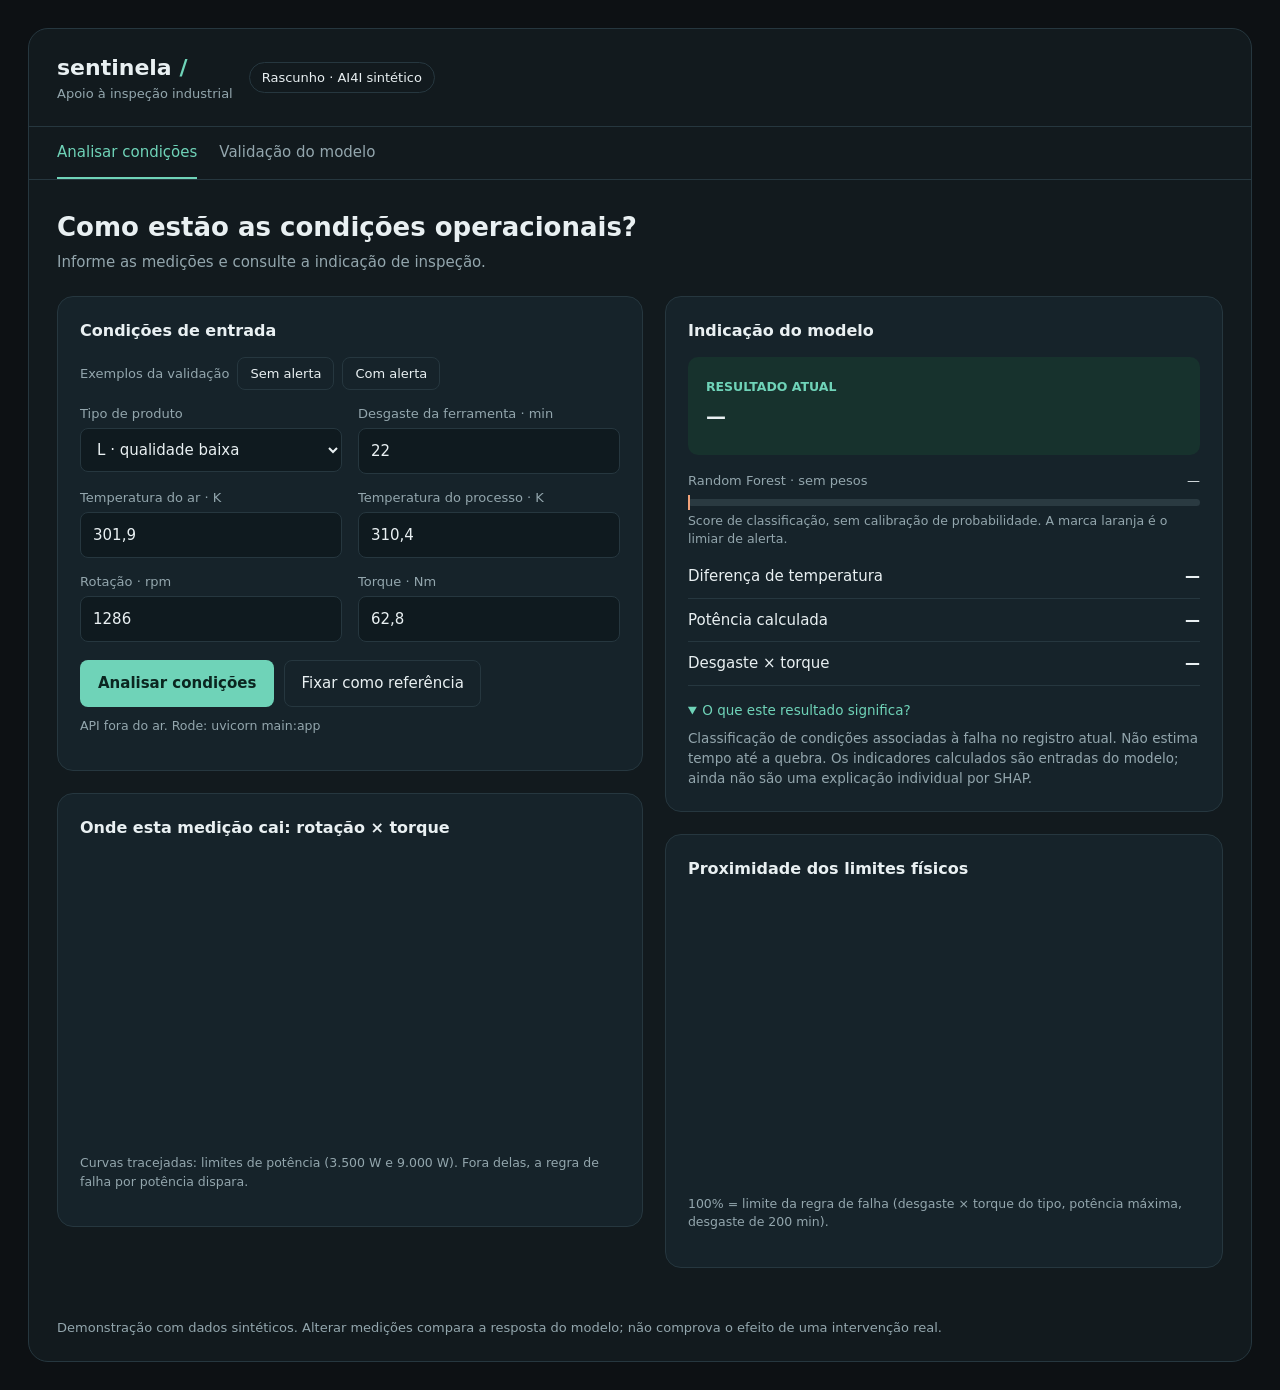
==== front/static/index.html @ 5c24c981 "Adicionando Protótipo de Front End Predição de acordo com o treino feito pelo outro notebook" ====
<!DOCTYPE html>
<html lang="pt-BR">
<head>
<meta charset="utf-8">
<meta name="viewport" content="width=device-width, initial-scale=1">
<title>sentinela · apoio à inspeção industrial</title>
<style>
:root{--bg:#121a1e;--panel:#16232a;--line:#26373f;--tx:#e9f0f2;--mut:#93a6ad;--ac:#6fd3b8;--wn:#f0a27a;--wnbg:#3b2a22;--okbg:#17322d}
*{box-sizing:border-box}
body{margin:0;background:#0d1114;color:var(--tx);font:15px/1.5 "Segoe UI",system-ui,sans-serif;padding:28px}
.app{max-width:1400px;margin:auto;background:var(--bg);border:1px solid var(--line);border-radius:20px;overflow:hidden}
header{display:flex;align-items:center;gap:16px;padding:22px 28px;border-bottom:1px solid var(--line)}
header h1{margin:0;font-size:22px}header h1 span{color:var(--ac)}
header small{display:block;color:var(--mut);font-size:13px;font-weight:400}
.badge{border:1px solid var(--line);border-radius:99px;padding:5px 12px;font-size:13px}
nav{display:flex;gap:22px;padding:0 28px;border-bottom:1px solid var(--line)}
nav button{background:none;border:0;border-bottom:2px solid transparent;color:var(--mut);padding:14px 0;font:inherit;cursor:pointer}
nav button.on{color:var(--ac);border-color:var(--ac)}
main{padding:28px}h2{margin:0 0 4px;font-size:26px}.sub{color:var(--mut);margin:0 0 22px}
.grid{display:grid;grid-template-columns:1.05fr 1fr;gap:22px}
@media(max-width:900px){.grid{grid-template-columns:1fr}body{padding:10px}}
.card{background:var(--panel);border:1px solid var(--line);border-radius:16px;padding:22px;margin-bottom:22px}
.card h3{margin:0 0 14px;font-size:16px}
.ex{display:flex;gap:8px;align-items:center;color:var(--mut);font-size:13px;margin-bottom:14px}
.ex button,.btn2{background:none;border:1px solid var(--line);color:var(--tx);border-radius:8px;padding:6px 12px;cursor:pointer;font:inherit}
.form{display:grid;grid-template-columns:1fr 1fr;gap:14px 16px}
label{display:block;color:var(--mut);font-size:13px;margin-bottom:4px}
input,select{width:100%;background:#0f1a1f;border:1px solid var(--line);border-radius:8px;color:var(--tx);padding:11px 12px;font:inherit}
input:focus,select:focus,button:focus-visible{outline:2px solid var(--ac);outline-offset:1px}
.acts{display:flex;gap:10px;margin-top:18px}
.btn{background:var(--ac);color:#0b2620;border:0;border-radius:8px;padding:11px 18px;cursor:pointer;font:inherit;font-weight:600}
.btn2{padding:11px 16px}
.note{color:var(--mut);font-size:12.5px;margin-top:10px}
.res{border-radius:10px;padding:18px;margin-bottom:16px}
.res.alerta{background:var(--wnbg)}.res.ok{background:var(--okbg)}
.res small{font-weight:600}.res.alerta small{color:var(--wn)}.res.ok small{color:var(--ac)}
.res h4{margin:4px 0 6px;font-size:20px}.res p{margin:0}
.sc{display:flex;justify-content:space-between;color:var(--mut);font-size:13px}.sc b{color:var(--tx);font-weight:500}
.bar{position:relative;height:7px;background:#2a3a41;border-radius:9px;margin:8px 0 6px}
.bar i{position:absolute;inset:0 auto 0 0;background:var(--ac);border-radius:9px}
.bar u{position:absolute;top:-4px;bottom:-4px;width:2px;background:var(--wn)}
.row{display:flex;justify-content:space-between;padding:10px 0;border-bottom:1px solid var(--line)}.row b{font-weight:600}
details{margin-top:14px;color:var(--mut);font-size:13.5px}summary{color:var(--ac);cursor:pointer;margin-bottom:8px}
.ref{color:var(--wn);font-size:13px;margin-top:10px}
.ch{position:relative;height:290px}
.kpis{display:grid;grid-template-columns:repeat(5,1fr);gap:14px;margin-bottom:22px}
@media(max-width:900px){.kpis{grid-template-columns:repeat(2,1fr)}}
.kpi{background:var(--panel);border:1px solid var(--line);border-radius:14px;padding:16px}
.kpi span{color:var(--mut);font-size:13px}.kpi b{display:block;font-size:26px;margin-top:2px}
table.cm{border-collapse:collapse;width:100%;text-align:center}
.cm td,.cm th{padding:12px;border:1px solid var(--line);font-weight:500}.cm th{color:var(--mut);font-size:13px}
.cm td.hit{background:var(--okbg)}.cm td.miss{background:var(--wnbg)}
footer{padding:0 28px 24px;color:var(--mut);font-size:13px}
.hide{display:none}
</style>
</head>
<body>
<div class="app">
<header><h1>sentinela <span>/</span><small>Apoio à inspeção industrial</small></h1><span class="badge">Rascunho · AI4I sintético</span></header>
<nav><button class="on" data-aba="analisar">Analisar condições</button><button data-aba="validacao">Validação do modelo</button></nav>

<main id="analisar">
<h2>Como estão as condições operacionais?</h2><p class="sub">Informe as medições e consulte a indicação de inspeção.</p>
<div class="grid">
 <div>
  <div class="card"><h3>Condições de entrada</h3>
   <div class="ex">Exemplos da validação <button id="exOk">Sem alerta</button><button id="exAl">Com alerta</button></div>
   <div class="form">
    <div><label for="type">Tipo de produto</label><select id="type"><option value="L">L · qualidade baixa</option><option value="M">M · qualidade média</option><option value="H">H · qualidade alta</option></select></div>
    <div><label for="tool_wear">Desgaste da ferramenta · min</label><input id="tool_wear" inputmode="decimal" value="22"></div>
    <div><label for="air_temp">Temperatura do ar · K</label><input id="air_temp" inputmode="decimal" value="301,9"></div>
    <div><label for="process_temp">Temperatura do processo · K</label><input id="process_temp" inputmode="decimal" value="310,4"></div>
    <div><label for="rpm">Rotação · rpm</label><input id="rpm" inputmode="decimal" value="1286"></div>
    <div><label for="torque">Torque · Nm</label><input id="torque" inputmode="decimal" value="62,8"></div>
   </div>
   <div class="acts"><button class="btn" id="go">Analisar condições</button><button class="btn2" id="fix">Fixar como referência</button></div>
   <p class="note" id="status">Preencha as medições e clique em analisar.</p>
  </div>
  <div class="card"><h3>Onde esta medição cai: rotação × torque</h3><div class="ch"><canvas id="cScatter"></canvas></div>
   <p class="note">Curvas tracejadas: limites de potência (3.500 W e 9.000 W). Fora delas, a regra de falha por potência dispara.</p></div>
 </div>
 <div>
  <div class="card"><h3>Indicação do modelo</h3>
   <div class="res ok" id="res"><small id="rTag">RESULTADO ATUAL</small><h4 id="rTit">—</h4><p id="rTxt"></p></div>
   <div class="sc"><span>Random Forest · sem pesos</span><b id="score">—</b></div>
   <div class="bar"><i id="barI" style="width:0"></i><u id="barL"></u></div>
   <p class="note" style="margin:0 0 6px">Score de classificação, sem calibração de probabilidade. A marca laranja é o limiar de alerta.</p>
   <div class="row"><span>Diferença de temperatura</span><b id="iDt">—</b></div>
   <div class="row"><span>Potência calculada</span><b id="iPw">—</b></div>
   <div class="row"><span>Desgaste × torque</span><b id="iWt">—</b></div>
   <p class="ref" id="refTxt"></p>
   <details open><summary>O que este resultado significa?</summary>Classificação de condições associadas à falha no registro atual. Não estima tempo até a quebra. Os indicadores calculados são entradas do modelo; ainda não são uma explicação individual por SHAP.</details>
  </div>
  <div class="card"><h3>Proximidade dos limites físicos</h3><div class="ch"><canvas id="cProx"></canvas></div>
   <p class="note">100% = limite da regra de falha (desgaste × torque do tipo, potência máxima, desgaste de 200 min).</p></div>
 </div>
</div>
</main>

<main id="validacao" class="hide">
<h2>Quão confiável é o modelo?</h2><p class="sub">Resultados no conjunto de validação (2.000 linhas). O teste fica reservado para a avaliação final; como a validação também serviu para escolher o modelo, estes números não são uma estimativa final independente.</p>
<div class="kpis" id="kpis"></div>
<div class="grid">
 <div class="card"><h3>Matriz de confusão</h3><table class="cm" id="cm"></table><p class="note">Só 68 falhas na validação: cada falha vale cerca de 1,5 ponto de recall. Leia com cautela.</p></div>
 <div class="card"><h3>Curva precisão × recall</h3><div class="ch"><canvas id="cPR"></canvas></div></div>
 <div class="card"><h3>Importância das variáveis</h3><div class="ch"><canvas id="cImp"></canvas></div></div>
 <div class="card"><h3>Distribuição do score por classe</h3><div class="ch"><canvas id="cHist"></canvas></div></div>
</div>
</main>
<footer>Demonstração com dados sintéticos. Alterar medições compara a resposta do modelo; não comprova o efeito de uma intervenção real.</footer>
</div>

<script src="chart.umd.js"></script>
<script>
const $=id=>document.getElementById(id), LIM={L:11000,M:12000,H:13000};
const fmt=(n,d=0)=>n.toLocaleString("pt-BR",{minimumFractionDigits:d,maximumFractionDigits:d});
const num=id=>parseFloat($(id).value.replace(",","."));
Chart.defaults.color="#93a6ad";Chart.defaults.borderColor="#26373f";Chart.defaults.font.family='"Segoe UI",system-ui,sans-serif';
const AC="#6fd3b8",WN="#f0a27a",charts={};
let M=null,ref=null,validOk=false;

function ler(){return{type:$("type").value,tool_wear:num("tool_wear"),air_temp:num("air_temp"),process_temp:num("process_temp"),rpm:num("rpm"),torque:num("torque")}}
function preencher(d){for(const k in d)$(k).value=typeof d[k]==="number"?String(d[k]).replace(".",","):d[k]}
function chart(id,cfg){if(charts[id])charts[id].destroy();charts[id]=new Chart($(id),cfg)}

async function analisar(){
  const d=ler();
  if(Object.values(d).some(v=>v!==v)){$("status").textContent="Confira os campos: todos precisam ser números.";return}
  $("status").textContent="Analisando…";
  try{
    const r=await fetch("api/predict",{method:"POST",headers:{"Content-Type":"application/json"},body:JSON.stringify(d)});
    if(!r.ok)throw new Error("Valores fora da faixa aceita (confira unidades em K, rpm, Nm e min).");
    mostrar(d,await r.json());$("status").textContent="Resultado atualizado para as medições acima.";
  }catch(e){$("status").textContent="Não foi possível analisar: "+e.message}
}

function mostrar(d,r){
  window._ult={d,r};
  const al=r.alerta;
  $("res").className="res "+(al?"alerta":"ok");
  $("rTit").textContent=al?"Condição associada à falha":"Sem alerta de falha";
  $("rTxt").textContent=al?"Recomendada inspeção para avaliação técnica.":"O modelo não indica inspeção para estas medições.";
  $("score").textContent="Score "+fmt(r.score,3);
  $("barI").style.width=(r.score*100)+"%";$("barL").style.left=(r.limiar*100)+"%";
  $("iDt").textContent=fmt(r.temp_diff,1)+" K";$("iPw").textContent=fmt(r.power_w)+" W";$("iWt").textContent=fmt(r.wear_x_torque)+" min·Nm";
  $("refTxt").textContent=ref?`Referência fixada: score ${fmt(ref.r.score,3)} (${r.score>=ref.r.score?"+":"−"}${fmt(Math.abs(r.score-ref.r.score),3)} nesta análise).`:"";
  graficos(d,r);
}

function graficos(d,r){
  const curva=P=>{const o=[];for(let x=1100;x<=2900;x+=50)o.push({x,y:P*60/(2*Math.PI*x)});return o};
  const am=M.amostra, pts=y=>am.filter(a=>a[2]===y).map(a=>({x:a[0],y:a[1]}));
  const ds=[
    {label:"Sem falha",data:pts(0),backgroundColor:"rgba(111,211,184,.35)",pointRadius:2.5},
    {label:"Falha",data:pts(1),backgroundColor:"rgba(240,162,122,.9)",pointRadius:3.5},
    {label:"3.500 W",data:curva(3500),showLine:true,borderColor:"#93a6ad",borderDash:[5,4],pointRadius:0,borderWidth:1.2},
    {label:"9.000 W",data:curva(9000),showLine:true,borderColor:"#93a6ad",borderDash:[5,4],pointRadius:0,borderWidth:1.2}];
  if(ref)ds.push({label:"Referência",data:[{x:ref.d.rpm,y:ref.d.torque}],backgroundColor:"#e9f0f2",pointStyle:"rectRot",pointRadius:8});
  ds.push({label:"Atual",data:[{x:d.rpm,y:d.torque}],backgroundColor:"#fff",borderColor:AC,borderWidth:3,pointRadius:8});
  chart("cScatter",{type:"scatter",data:{datasets:ds},options:{maintainAspectRatio:false,animation:false,
    scales:{x:{min:1100,max:2900,title:{display:true,text:"Rotação (rpm)"}},y:{min:0,max:80,title:{display:true,text:"Torque (Nm)"}}},
    plugins:{legend:{labels:{filter:i=>!i.text.includes(" W")}}}}});
  const v=[["Desgaste × torque (OSF)",r.wear_x_torque/LIM[d.type]],["Potência máxima (PWF)",r.power_w/9000],["Desgaste da ferramenta (TWF)",d.tool_wear/200]].map(a=>[a[0],a[1]*100]);
  chart("cProx",{type:"bar",data:{labels:v.map(a=>a[0]),datasets:[{data:v.map(a=>a[1]),backgroundColor:v.map(a=>a[1]>=100?WN:AC)}]},
    options:{indexAxis:"y",maintainAspectRatio:false,animation:false,plugins:{legend:{display:false},tooltip:{callbacks:{label:c=>fmt(c.raw,0)+"% do limite"}}},
    scales:{x:{min:0,suggestedMax:120,ticks:{callback:t=>t+"%"}}}}});
}

function validacao(){
  if(validOk)return;validOk=true;
  const k=[["PR-AUC",M.pr_auc],["Recall",M.recall],["Precisão",M.precisao],["F1",M.f1],["Limiar de alerta",M.limiar]];
  $("kpis").innerHTML=k.map(a=>`<div class="kpi"><span>${a[0]}</span><b>${fmt(a[1],2)}</b></div>`).join("");
  const c=M.matriz_confusao;
  $("cm").innerHTML=`<tr><th></th><th>Previsto: sem falha</th><th>Previsto: falha</th></tr>
   <tr><th>Real: sem falha</th><td class="hit">${c[0][0]}</td><td class="miss">${c[0][1]}</td></tr>
   <tr><th>Real: falha</th><td class="miss">${c[1][0]}</td><td class="hit">${c[1][1]}</td></tr>`;
  chart("cPR",{type:"line",data:{labels:M.curva_pr.recall.map(x=>fmt(x,2)),datasets:[{data:M.curva_pr.precisao,borderColor:AC,pointRadius:0,tension:.2}]},
    options:{maintainAspectRatio:false,plugins:{legend:{display:false}},scales:{x:{title:{display:true,text:"Recall"}},y:{min:0,max:1,title:{display:true,text:"Precisão"}}}}});
  const imp=Object.entries(M.importancias).sort((a,b)=>b[1]-a[1]);
  chart("cImp",{type:"bar",data:{labels:imp.map(a=>a[0]),datasets:[{data:imp.map(a=>a[1]),backgroundColor:AC}]},
    options:{indexAxis:"y",maintainAspectRatio:false,plugins:{legend:{display:false}}}});
  const lb=M.hist_score.falha.map((_,i)=>fmt(i/20,2));
  chart("cHist",{type:"bar",data:{labels:lb,datasets:[{label:"Sem falha",data:M.hist_score.sem_falha,backgroundColor:AC},{label:"Falha",data:M.hist_score.falha,backgroundColor:WN}]},
    options:{maintainAspectRatio:false,scales:{y:{type:"logarithmic",title:{display:true,text:"Linhas (escala log)"}},x:{title:{display:true,text:"Score"}}}}});
}

document.querySelectorAll("nav button").forEach(b=>b.onclick=()=>{
  document.querySelectorAll("nav button").forEach(x=>x.classList.toggle("on",x===b));
  $("analisar").classList.toggle("hide",b.dataset.aba!=="analisar");$("validacao").classList.toggle("hide",b.dataset.aba!=="validacao");
  if(b.dataset.aba==="validacao")validacao();
});
$("go").onclick=analisar;
$("fix").onclick=()=>{if(window._ult){ref=window._ult;mostrar(ref.d,ref.r);$("refTxt").textContent="Referência fixada. Altere as medições e analise de novo para comparar.";$("status").textContent="Referência fixada."}};
$("exOk").onclick=()=>{preencher(M.exemplos.sem_alerta);analisar()};
$("exAl").onclick=()=>{preencher(M.exemplos.com_alerta);analisar()};
fetch("api/metricas").then(r=>r.json()).then(m=>{M=m;analisar()}).catch(()=>{$("status").textContent="API fora do ar. Rode: uvicorn main:app"});
</script>
</body>
</html>
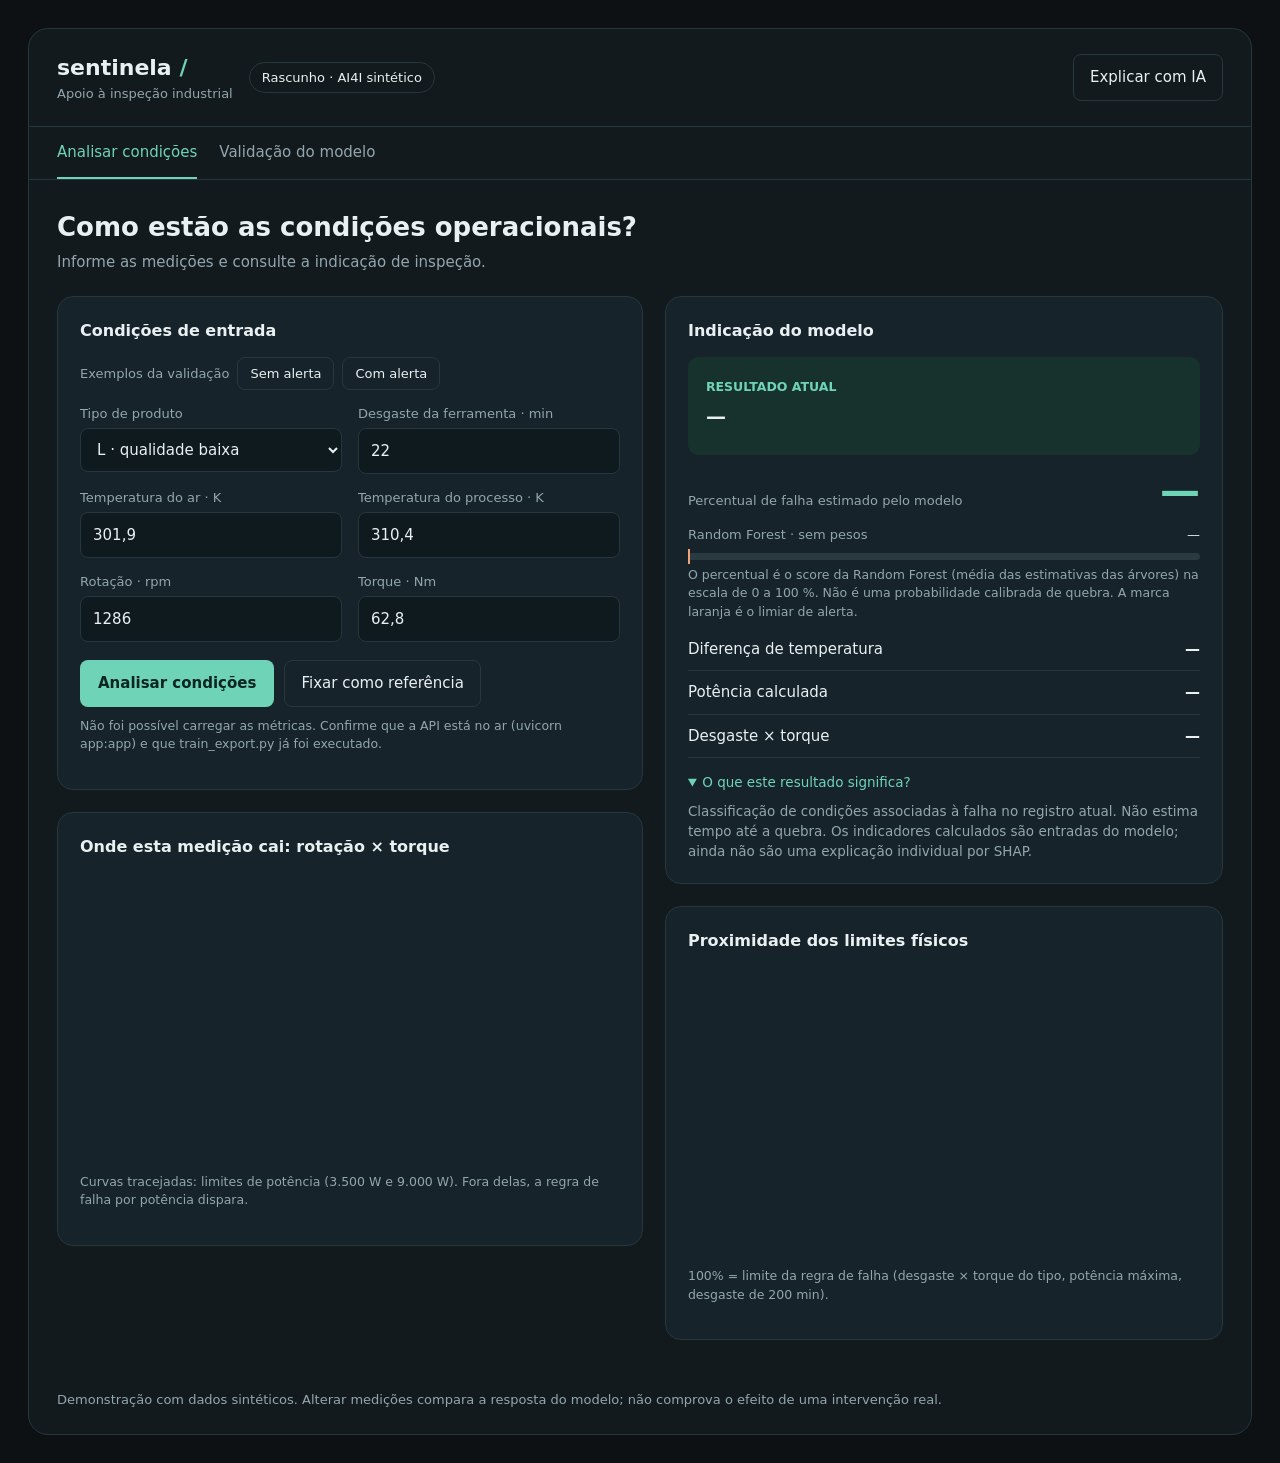
==== commit 8953838d: "Atualização do Front e integração" ====
--- a/front/static/index.html
+++ b/front/static/index.html
@@ -4,6 +4,7 @@
 <meta charset="utf-8">
 <meta name="viewport" content="width=device-width, initial-scale=1">
 <title>sentinela · apoio à inspeção industrial</title>
+<link rel="stylesheet" href="agente.css">
 <style>
 :root{--bg:#121a1e;--panel:#16232a;--line:#26373f;--tx:#e9f0f2;--mut:#93a6ad;--ac:#6fd3b8;--wn:#f0a27a;--wnbg:#3b2a22;--okbg:#17322d}
 *{box-sizing:border-box}
@@ -52,11 +53,24 @@
 .cm td.hit{background:var(--okbg)}.cm td.miss{background:var(--wnbg)}
 footer{padding:0 28px 24px;color:var(--mut);font-size:13px}
 .hide{display:none}
+/* percentual de falha */
+.pct{display:flex;align-items:baseline;justify-content:space-between;gap:12px;margin:2px 0 14px}
+.pct span{color:var(--mut);font-size:13px}
+.pct b{font-size:40px;line-height:1;font-weight:600}
+.pct.ok b{color:var(--ac)}.pct.alerta b{color:var(--wn)}
+.faixa{color:var(--wn);font-size:13px;margin:10px 0 0}
+/* botão e painel do agente de IA (o conteúdo do chat fica em agente.js / agente.css) */
+.agente-btn{margin-left:auto}
+.agente{position:fixed;top:0;right:0;bottom:0;width:min(440px,100%);background:var(--panel);border-left:1px solid var(--line);box-shadow:-12px 0 32px rgba(0,0,0,.35);display:flex;flex-direction:column;z-index:20}
+.agente.hide{display:none}
+.agente-top{display:flex;align-items:center;justify-content:space-between;gap:12px;padding:16px 20px;border-bottom:1px solid var(--line)}
+.agente-top h3{margin:0;font-size:16px}
+#agente-root{flex:1;overflow:auto;padding:20px}
 </style>
 </head>
 <body>
 <div class="app">
-<header><h1>sentinela <span>/</span><small>Apoio à inspeção industrial</small></h1><span class="badge">Rascunho · AI4I sintético</span></header>
+<header><h1>sentinela <span>/</span><small>Apoio à inspeção industrial</small></h1><span class="badge">Rascunho · AI4I sintético</span><button class="btn2 agente-btn" id="btnAgente" type="button" aria-expanded="false" aria-controls="agente">Explicar com IA</button></header>
 <nav><button class="on" data-aba="analisar">Analisar condições</button><button data-aba="validacao">Validação do modelo</button></nav>
 
 <main id="analisar">
@@ -82,13 +96,15 @@
  <div>
   <div class="card"><h3>Indicação do modelo</h3>
    <div class="res ok" id="res"><small id="rTag">RESULTADO ATUAL</small><h4 id="rTit">—</h4><p id="rTxt"></p></div>
+   <div class="pct ok" id="pctBox"><span>Percentual de falha estimado pelo modelo</span><b id="pct">—</b></div>
    <div class="sc"><span>Random Forest · sem pesos</span><b id="score">—</b></div>
    <div class="bar"><i id="barI" style="width:0"></i><u id="barL"></u></div>
-   <p class="note" style="margin:0 0 6px">Score de classificação, sem calibração de probabilidade. A marca laranja é o limiar de alerta.</p>
+   <p class="note" style="margin:0 0 6px">O percentual é o score da Random Forest (média das estimativas das árvores) na escala de 0 a 100 %. Não é uma probabilidade calibrada de quebra. A marca laranja é o limiar de alerta.</p>
    <div class="row"><span>Diferença de temperatura</span><b id="iDt">—</b></div>
    <div class="row"><span>Potência calculada</span><b id="iPw">—</b></div>
    <div class="row"><span>Desgaste × torque</span><b id="iWt">—</b></div>
    <p class="ref" id="refTxt"></p>
+   <p class="faixa" id="faixa"></p>
    <details open><summary>O que este resultado significa?</summary>Classificação de condições associadas à falha no registro atual. Não estima tempo até a quebra. Os indicadores calculados são entradas do modelo; ainda não são uma explicação individual por SHAP.</details>
   </div>
   <div class="card"><h3>Proximidade dos limites físicos</h3><div class="ch"><canvas id="cProx"></canvas></div>
@@ -110,13 +126,25 @@
 <footer>Demonstração com dados sintéticos. Alterar medições compara a resposta do modelo; não comprova o efeito de uma intervenção real.</footer>
 </div>
 
+<aside id="agente" class="agente hide" role="dialog" aria-labelledby="agenteTitulo">
+  <div class="agente-top"><h3 id="agenteTitulo">Agente de explicabilidade</h3><button class="btn2" id="agenteFechar" type="button">Fechar</button></div>
+  <div id="agente-root"><p class="note">O agente de IA ainda não foi conectado.</p></div>
+</aside>
+
 <script src="chart.umd.js"></script>
+<script src="agente.js"></script>
 <script>
 const $=id=>document.getElementById(id), LIM={L:11000,M:12000,H:13000};
 const fmt=(n,d=0)=>n.toLocaleString("pt-BR",{minimumFractionDigits:d,maximumFractionDigits:d});
 const num=id=>parseFloat($(id).value.replace(",","."));
 Chart.defaults.color="#93a6ad";Chart.defaults.borderColor="#26373f";Chart.defaults.font.family='"Segoe UI",system-ui,sans-serif';
 const AC="#6fd3b8",WN="#f0a27a",charts={};
+
+// Nomes internos do front -> nomes da API (POST /predict). Se a API mudar, mexa só aqui.
+const CAMPOS={type:"type",tool_wear:"tool_wear_min",air_temp:"air_temperature_k",process_temp:"process_temperature_k",rpm:"rotational_speed_rpm",torque:"torque_nm"};
+const ROTULO={air_temperature_k:"temperatura do ar",process_temperature_k:"temperatura do processo",rotational_speed_rpm:"rotação",torque_nm:"torque",tool_wear_min:"desgaste da ferramenta"};
+function paraApi(d){const o={};for(const k in CAMPOS)o[CAMPOS[k]]=d[k];return o}
+function deApi(a){const o={};for(const k in CAMPOS)o[k]=a[CAMPOS[k]];return o}
 let M=null,ref=null,validOk=false;
 
 function ler(){return{type:$("type").value,tool_wear:num("tool_wear"),air_temp:num("air_temp"),process_temp:num("process_temp"),rpm:num("rpm"),torque:num("torque")}}
@@ -128,9 +156,12 @@
   if(Object.values(d).some(v=>v!==v)){$("status").textContent="Confira os campos: todos precisam ser números.";return}
   $("status").textContent="Analisando…";
   try{
-    const r=await fetch("api/predict",{method:"POST",headers:{"Content-Type":"application/json"},body:JSON.stringify(d)});
+    const r=await fetch("predict",{method:"POST",headers:{"Content-Type":"application/json"},body:JSON.stringify(paraApi(d))});
     if(!r.ok)throw new Error("Valores fora da faixa aceita (confira unidades em K, rpm, Nm e min).");
-    mostrar(d,await r.json());$("status").textContent="Resultado atualizado para as medições acima.";
+    const j=await r.json();
+    // traduz a resposta da API para os nomes que o resto da tela já usa; "bruto" guarda a resposta original
+    mostrar(d,{score:j.model_score,alerta:j.inspection_recommended,limiar:j.threshold,temp_diff:j.temp_diff,power_w:j.power_w,wear_x_torque:j.wear_x_torque,fora_faixa:j.out_of_training_range,bruto:j});
+    $("status").textContent="Resultado atualizado para as medições acima.";
   }catch(e){$("status").textContent="Não foi possível analisar: "+e.message}
 }
 
@@ -141,6 +172,8 @@
   $("rTit").textContent=al?"Condição associada à falha":"Sem alerta de falha";
   $("rTxt").textContent=al?"Recomendada inspeção para avaliação técnica.":"O modelo não indica inspeção para estas medições.";
   $("score").textContent="Score "+fmt(r.score,3);
+  $("pct").textContent=fmt(r.score*100,1)+" %";$("pctBox").className="pct "+(al?"alerta":"ok");
+  $("faixa").textContent=r.fora_faixa&&r.fora_faixa.length?"Atenção: "+r.fora_faixa.map(c=>ROTULO[c]||c).join(", ")+" fora da faixa vista no treino. Interprete o resultado com cautela.":"";
   $("barI").style.width=(r.score*100)+"%";$("barL").style.left=(r.limiar*100)+"%";
   $("iDt").textContent=fmt(r.temp_diff,1)+" K";$("iPw").textContent=fmt(r.power_w)+" W";$("iWt").textContent=fmt(r.wear_x_torque)+" min·Nm";
   $("refTxt").textContent=ref?`Referência fixada: score ${fmt(ref.r.score,3)} (${r.score>=ref.r.score?"+":"−"}${fmt(Math.abs(r.score-ref.r.score),3)} nesta análise).`:"";
@@ -191,9 +224,28 @@
 });
 $("go").onclick=analisar;
 $("fix").onclick=()=>{if(window._ult){ref=window._ult;mostrar(ref.d,ref.r);$("refTxt").textContent="Referência fixada. Altere as medições e analise de novo para comparar.";$("status").textContent="Referência fixada."}};
-$("exOk").onclick=()=>{preencher(M.exemplos.sem_alerta);analisar()};
-$("exAl").onclick=()=>{preencher(M.exemplos.com_alerta);analisar()};
-fetch("api/metricas").then(r=>r.json()).then(m=>{M=m;analisar()}).catch(()=>{$("status").textContent="API fora do ar. Rode: uvicorn main:app"});
+$("exOk").onclick=()=>{preencher(deApi(M.exemplos.sem_alerta));analisar()};
+$("exAl").onclick=()=>{preencher(deApi(M.exemplos.com_alerta));analisar()};
+/* ---- Agente de IA: botão e painel ----
+   A lógica do agente fica em agente.js (função window.iniciarAgente), feito pelo colega.
+   Aqui só abrimos/fechamos o painel e entregamos o contexto da última análise. */
+function contextoAgente(){
+  const u=window._ult;
+  // entrada = corpo do POST /predict; resultado = resposta original da API
+  return u?{entrada:paraApi(u.d),resultado:u.r.bruto}:null;
+}
+let agenteIniciado=false;
+function abrirAgente(){
+  $("agente").classList.remove("hide");$("btnAgente").setAttribute("aria-expanded","true");
+  if(!agenteIniciado&&typeof window.iniciarAgente==="function"){agenteIniciado=true;window.iniciarAgente($("agente-root"),contextoAgente)}
+  $("agenteFechar").focus();
+}
+function fecharAgente(){$("agente").classList.add("hide");$("btnAgente").setAttribute("aria-expanded","false");$("btnAgente").focus()}
+$("btnAgente").onclick=()=>$("agente").classList.contains("hide")?abrirAgente():fecharAgente();
+$("agenteFechar").onclick=fecharAgente;
+document.addEventListener("keydown",e=>{if(e.key==="Escape"&&!$("agente").classList.contains("hide"))fecharAgente()});
+
+fetch("metricas").then(r=>{if(!r.ok)throw new Error(r.status);return r.json()}).then(m=>{M=m;analisar()}).catch(()=>{$("status").textContent="Não foi possível carregar as métricas. Confirme que a API está no ar (uvicorn app:app) e que train_export.py já foi executado."});
 </script>
 </body>
 </html>
--- a/front/static/agente.css
+++ b/front/static/agente.css
@@ -0,0 +1,3 @@
+/* agente.css — estilos do agente de IA (chat), feito pelo colega.
+ * O painel (.agente), o botão e as variáveis de cor (--panel, --line, --tx,
+ * --mut, --ac, --wn) já existem no index.html. Use as variáveis para manter o visual. */
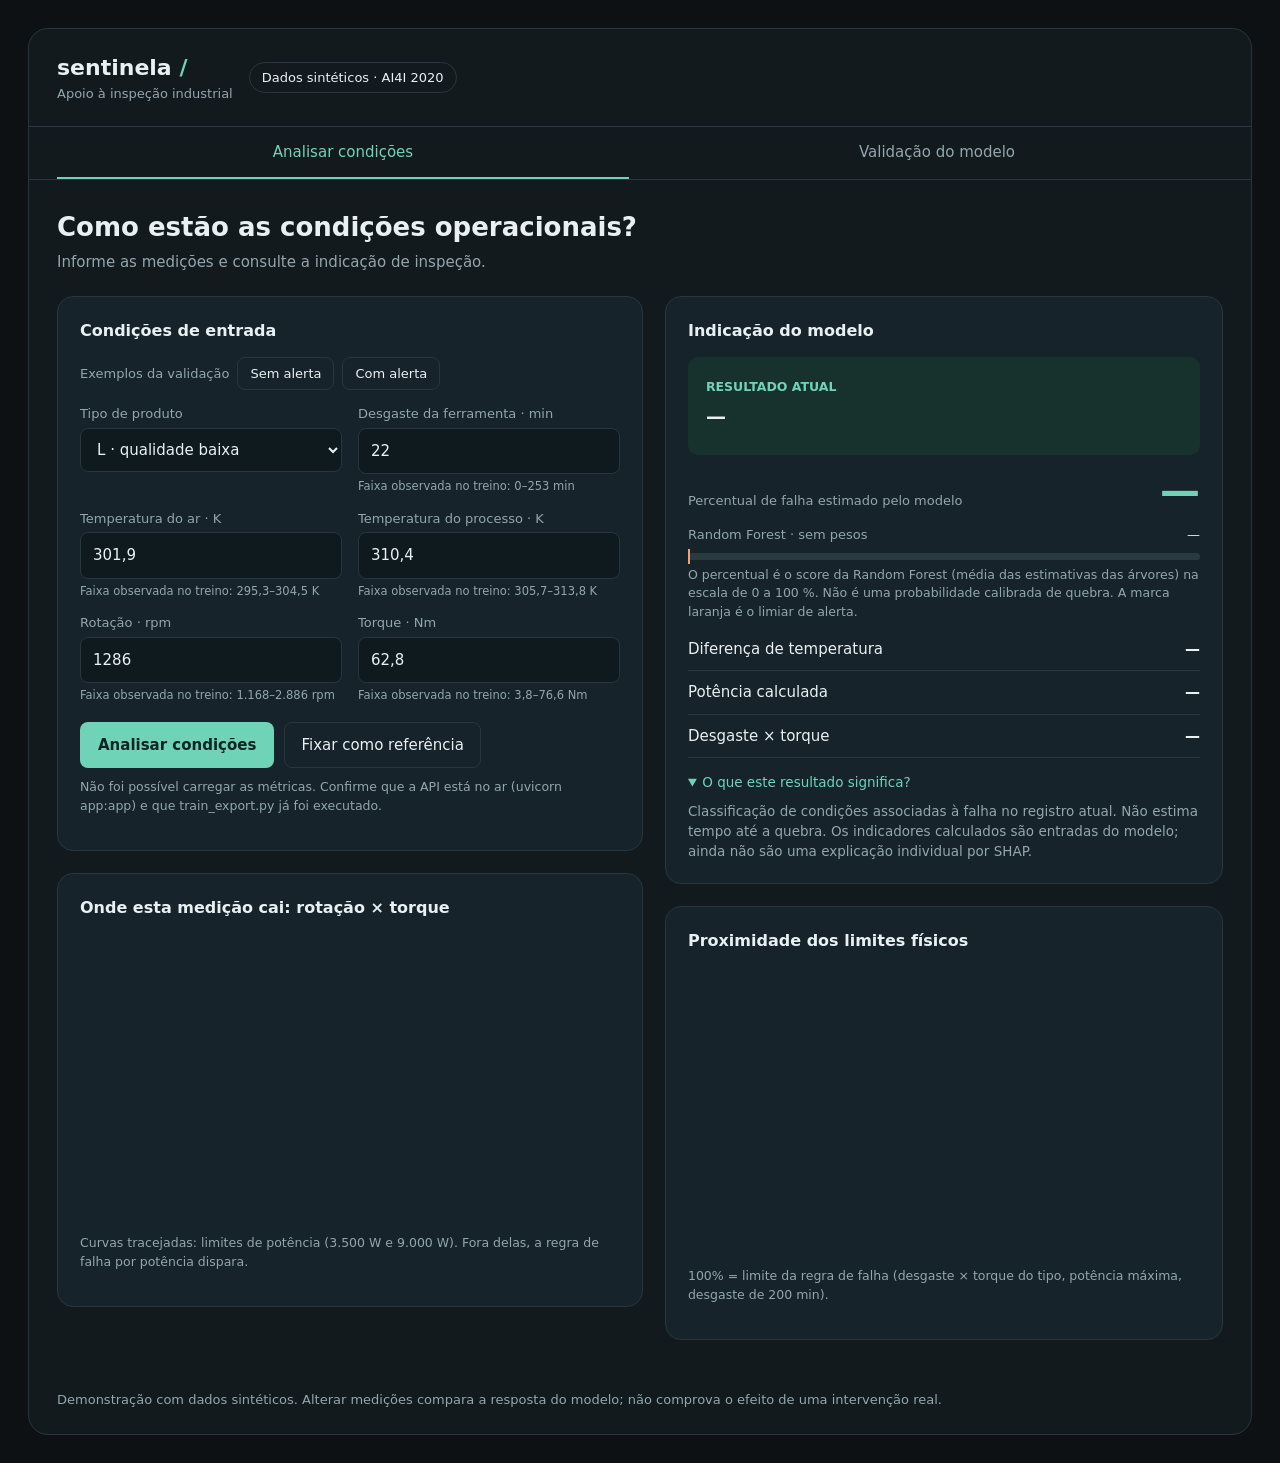
==== commit c4525641: "fix(front): improve UX, validation feedback and responsiveness" ====
--- a/front/static/index.html
+++ b/front/static/index.html
@@ -4,33 +4,37 @@
 <meta charset="utf-8">
 <meta name="viewport" content="width=device-width, initial-scale=1">
 <title>sentinela · apoio à inspeção industrial</title>
+<link rel="icon" href="data:,">
 <link rel="stylesheet" href="agente.css">
 <style>
 :root{--bg:#121a1e;--panel:#16232a;--line:#26373f;--tx:#e9f0f2;--mut:#93a6ad;--ac:#6fd3b8;--wn:#f0a27a;--wnbg:#3b2a22;--okbg:#17322d}
 *{box-sizing:border-box}
+[hidden]{display:none!important}
 body{margin:0;background:#0d1114;color:var(--tx);font:15px/1.5 "Segoe UI",system-ui,sans-serif;padding:28px}
 .app{max-width:1400px;margin:auto;background:var(--bg);border:1px solid var(--line);border-radius:20px;overflow:hidden}
-header{display:flex;align-items:center;gap:16px;padding:22px 28px;border-bottom:1px solid var(--line)}
+header{display:flex;align-items:center;flex-wrap:wrap;gap:12px 16px;padding:22px 28px;border-bottom:1px solid var(--line)}
 header h1{margin:0;font-size:22px}header h1 span{color:var(--ac)}
 header small{display:block;color:var(--mut);font-size:13px;font-weight:400}
-.badge{border:1px solid var(--line);border-radius:99px;padding:5px 12px;font-size:13px}
-nav{display:flex;gap:22px;padding:0 28px;border-bottom:1px solid var(--line)}
-nav button{background:none;border:0;border-bottom:2px solid transparent;color:var(--mut);padding:14px 0;font:inherit;cursor:pointer}
+.badge{border:1px solid var(--line);border-radius:99px;padding:5px 12px;font-size:13px;white-space:nowrap}
+nav{display:flex;flex-wrap:wrap;gap:0 22px;padding:0 28px;border-bottom:1px solid var(--line)}
+nav button{flex:1 1 150px;background:none;border:0;border-bottom:2px solid transparent;color:var(--mut);padding:14px 0;font:inherit;cursor:pointer}
 nav button.on{color:var(--ac);border-color:var(--ac)}
 main{padding:28px}h2{margin:0 0 4px;font-size:26px}.sub{color:var(--mut);margin:0 0 22px}
-.grid{display:grid;grid-template-columns:1.05fr 1fr;gap:22px}
-@media(max-width:900px){.grid{grid-template-columns:1fr}body{padding:10px}}
+.grid{display:grid;grid-template-columns:minmax(0,1.05fr) minmax(0,1fr);gap:22px}
+.grid>div,.card{min-width:0}
 .card{background:var(--panel);border:1px solid var(--line);border-radius:16px;padding:22px;margin-bottom:22px}
 .card h3{margin:0 0 14px;font-size:16px}
-.ex{display:flex;gap:8px;align-items:center;color:var(--mut);font-size:13px;margin-bottom:14px}
+.ex{display:flex;flex-wrap:wrap;gap:8px;align-items:center;color:var(--mut);font-size:13px;margin-bottom:14px}
 .ex button,.btn2{background:none;border:1px solid var(--line);color:var(--tx);border-radius:8px;padding:6px 12px;cursor:pointer;font:inherit}
 .form{display:grid;grid-template-columns:1fr 1fr;gap:14px 16px}
 label{display:block;color:var(--mut);font-size:13px;margin-bottom:4px}
 input,select{width:100%;background:#0f1a1f;border:1px solid var(--line);border-radius:8px;color:var(--tx);padding:11px 12px;font:inherit}
 input:focus,select:focus,button:focus-visible{outline:2px solid var(--ac);outline-offset:1px}
-.acts{display:flex;gap:10px;margin-top:18px}
+.field-help{display:block;color:var(--mut);font-size:11.5px;line-height:1.35;margin-top:5px}
+.acts{display:flex;flex-wrap:wrap;gap:10px;margin-top:18px}
 .btn{background:var(--ac);color:#0b2620;border:0;border-radius:8px;padding:11px 18px;cursor:pointer;font:inherit;font-weight:600}
 .btn2{padding:11px 16px}
+button:disabled{cursor:not-allowed;opacity:.62}
 .note{color:var(--mut);font-size:12.5px;margin-top:10px}
 .res{border-radius:10px;padding:18px;margin-bottom:16px}
 .res.alerta{background:var(--wnbg)}.res.ok{background:var(--okbg)}
@@ -40,15 +44,14 @@
 .bar{position:relative;height:7px;background:#2a3a41;border-radius:9px;margin:8px 0 6px}
 .bar i{position:absolute;inset:0 auto 0 0;background:var(--ac);border-radius:9px}
 .bar u{position:absolute;top:-4px;bottom:-4px;width:2px;background:var(--wn)}
-.row{display:flex;justify-content:space-between;padding:10px 0;border-bottom:1px solid var(--line)}.row b{font-weight:600}
+.row{display:flex;justify-content:space-between;gap:12px;padding:10px 0;border-bottom:1px solid var(--line)}.row b{font-weight:600;text-align:right}
 details{margin-top:14px;color:var(--mut);font-size:13.5px}summary{color:var(--ac);cursor:pointer;margin-bottom:8px}
 .ref{color:var(--wn);font-size:13px;margin-top:10px}
-.ch{position:relative;height:290px}
+.ch{position:relative;height:290px;max-width:100%}.ch canvas{max-width:100%}
 .kpis{display:grid;grid-template-columns:repeat(5,1fr);gap:14px;margin-bottom:22px}
-@media(max-width:900px){.kpis{grid-template-columns:repeat(2,1fr)}}
 .kpi{background:var(--panel);border:1px solid var(--line);border-radius:14px;padding:16px}
 .kpi span{color:var(--mut);font-size:13px}.kpi b{display:block;font-size:26px;margin-top:2px}
-table.cm{border-collapse:collapse;width:100%;text-align:center}
+table.cm{border-collapse:collapse;width:100%;table-layout:fixed;text-align:center}
 .cm td,.cm th{padding:12px;border:1px solid var(--line);font-weight:500}.cm th{color:var(--mut);font-size:13px}
 .cm td.hit{background:var(--okbg)}.cm td.miss{background:var(--wnbg)}
 footer{padding:0 28px 24px;color:var(--mut);font-size:13px}
@@ -66,11 +69,22 @@
 .agente-top{display:flex;align-items:center;justify-content:space-between;gap:12px;padding:16px 20px;border-bottom:1px solid var(--line)}
 .agente-top h3{margin:0;font-size:16px}
 #agente-root{flex:1;overflow:auto;padding:20px}
+@media(max-width:900px){
+  body{padding:10px}.grid{grid-template-columns:1fr}.kpis{grid-template-columns:repeat(2,minmax(0,1fr))}
+}
+@media(max-width:560px){
+  body{padding:6px}.app{border-radius:12px}header,main{padding:18px 14px}header h1{flex:1 1 100%}
+  .agente-btn{margin-left:0;width:100%}nav{padding:0 14px;gap:0 12px}
+  h2{font-size:22px}.form{grid-template-columns:1fr}.card{padding:16px;margin-bottom:16px}
+  .acts>*{flex:1 1 100%}.kpis{gap:10px}.kpi{padding:12px}.kpi b{font-size:22px}
+  .pct{align-items:flex-start;flex-direction:column}.pct b{font-size:34px}.ch{height:250px}
+  .cm td,.cm th{padding:8px 4px;font-size:11px;overflow-wrap:anywhere}footer{padding:0 14px 18px}
+}
 </style>
 </head>
 <body>
 <div class="app">
-<header><h1>sentinela <span>/</span><small>Apoio à inspeção industrial</small></h1><span class="badge">Rascunho · AI4I sintético</span><button class="btn2 agente-btn" id="btnAgente" type="button" aria-expanded="false" aria-controls="agente">Explicar com IA</button></header>
+<header><h1>sentinela <span>/</span><small>Apoio à inspeção industrial</small></h1><span class="badge">Dados sintéticos · AI4I 2020</span><button class="btn2 agente-btn" id="btnAgente" type="button" aria-expanded="false" aria-controls="agente" hidden>Explicar com IA</button></header>
 <nav><button class="on" data-aba="analisar">Analisar condições</button><button data-aba="validacao">Validação do modelo</button></nav>
 
 <main id="analisar">
@@ -81,11 +95,11 @@
    <div class="ex">Exemplos da validação <button id="exOk">Sem alerta</button><button id="exAl">Com alerta</button></div>
    <div class="form">
     <div><label for="type">Tipo de produto</label><select id="type"><option value="L">L · qualidade baixa</option><option value="M">M · qualidade média</option><option value="H">H · qualidade alta</option></select></div>
-    <div><label for="tool_wear">Desgaste da ferramenta · min</label><input id="tool_wear" inputmode="decimal" value="22"></div>
-    <div><label for="air_temp">Temperatura do ar · K</label><input id="air_temp" inputmode="decimal" value="301,9"></div>
-    <div><label for="process_temp">Temperatura do processo · K</label><input id="process_temp" inputmode="decimal" value="310,4"></div>
-    <div><label for="rpm">Rotação · rpm</label><input id="rpm" inputmode="decimal" value="1286"></div>
-    <div><label for="torque">Torque · Nm</label><input id="torque" inputmode="decimal" value="62,8"></div>
+    <div><label for="tool_wear">Desgaste da ferramenta · min</label><input id="tool_wear" inputmode="decimal" value="22" aria-describedby="range-tool-wear"><small class="field-help" id="range-tool-wear">Faixa observada no treino: 0–253 min</small></div>
+    <div><label for="air_temp">Temperatura do ar · K</label><input id="air_temp" inputmode="decimal" value="301,9" aria-describedby="range-air-temp"><small class="field-help" id="range-air-temp">Faixa observada no treino: 295,3–304,5 K</small></div>
+    <div><label for="process_temp">Temperatura do processo · K</label><input id="process_temp" inputmode="decimal" value="310,4" aria-describedby="range-process-temp"><small class="field-help" id="range-process-temp">Faixa observada no treino: 305,7–313,8 K</small></div>
+    <div><label for="rpm">Rotação · rpm</label><input id="rpm" inputmode="decimal" value="1286" aria-describedby="range-rpm"><small class="field-help" id="range-rpm">Faixa observada no treino: 1.168–2.886 rpm</small></div>
+    <div><label for="torque">Torque · Nm</label><input id="torque" inputmode="decimal" value="62,8" aria-describedby="range-torque"><small class="field-help" id="range-torque">Faixa observada no treino: 3,8–76,6 Nm</small></div>
    </div>
    <div class="acts"><button class="btn" id="go">Analisar condições</button><button class="btn2" id="fix">Fixar como referência</button></div>
    <p class="note" id="status">Preencha as medições e clique em analisar.</p>
@@ -114,10 +128,10 @@
 </main>
 
 <main id="validacao" class="hide">
-<h2>Quão confiável é o modelo?</h2><p class="sub">Resultados no conjunto de validação (2.000 linhas). O teste fica reservado para a avaliação final; como a validação também serviu para escolher o modelo, estes números não são uma estimativa final independente.</p>
+<h2>Quão confiável é o modelo?</h2><p class="sub"><span id="validacaoTotal">Resultados no conjunto de validação.</span> O teste fica reservado para a avaliação final; como a validação também serviu para escolher o modelo, estes números não são uma estimativa final independente.</p>
 <div class="kpis" id="kpis"></div>
 <div class="grid">
- <div class="card"><h3>Matriz de confusão</h3><table class="cm" id="cm"></table><p class="note">Só 68 falhas na validação: cada falha vale cerca de 1,5 ponto de recall. Leia com cautela.</p></div>
+ <div class="card"><h3>Matriz de confusão</h3><table class="cm" id="cm"></table><p class="note" id="validacaoFalhas">Os dados de falhas serão calculados a partir da matriz de confusão.</p></div>
  <div class="card"><h3>Curva precisão × recall</h3><div class="ch"><canvas id="cPR"></canvas></div></div>
  <div class="card"><h3>Importância das variáveis</h3><div class="ch"><canvas id="cImp"></canvas></div></div>
  <div class="card"><h3>Distribuição do score por classe</h3><div class="ch"><canvas id="cHist"></canvas></div></div>
@@ -126,7 +140,7 @@
 <footer>Demonstração com dados sintéticos. Alterar medições compara a resposta do modelo; não comprova o efeito de uma intervenção real.</footer>
 </div>
 
-<aside id="agente" class="agente hide" role="dialog" aria-labelledby="agenteTitulo">
+<aside id="agente" class="agente" role="dialog" aria-labelledby="agenteTitulo" hidden>
   <div class="agente-top"><h3 id="agenteTitulo">Agente de explicabilidade</h3><button class="btn2" id="agenteFechar" type="button">Fechar</button></div>
   <div id="agente-root"><p class="note">O agente de IA ainda não foi conectado.</p></div>
 </aside>
@@ -143,26 +157,56 @@
 // Nomes internos do front -> nomes da API (POST /predict). Se a API mudar, mexa só aqui.
 const CAMPOS={type:"type",tool_wear:"tool_wear_min",air_temp:"air_temperature_k",process_temp:"process_temperature_k",rpm:"rotational_speed_rpm",torque:"torque_nm"};
 const ROTULO={air_temperature_k:"temperatura do ar",process_temperature_k:"temperatura do processo",rotational_speed_rpm:"rotação",torque_nm:"torque",tool_wear_min:"desgaste da ferramenta"};
+const ROTULO_IMPORTANCIA={air_temperature_k:"Temperatura do ar",process_temperature_k:"Temperatura do processo",rotational_speed_rpm:"Rotação",torque_nm:"Torque",tool_wear_min:"Desgaste da ferramenta",temp_diff:"Diferença de temperatura",power_w:"Potência calculada",wear_x_torque:"Desgaste × torque",Type_H:"Tipo H",Type_L:"Tipo L",Type_M:"Tipo M"};
 function paraApi(d){const o={};for(const k in CAMPOS)o[CAMPOS[k]]=d[k];return o}
 function deApi(a){const o={};for(const k in CAMPOS)o[k]=a[CAMPOS[k]];return o}
-let M=null,ref=null,validOk=false;
+let M=null,ref=null,validOk=false,analiseEmAndamento=false;
 
 function ler(){return{type:$("type").value,tool_wear:num("tool_wear"),air_temp:num("air_temp"),process_temp:num("process_temp"),rpm:num("rpm"),torque:num("torque")}}
 function preencher(d){for(const k in d)$(k).value=typeof d[k]==="number"?String(d[k]).replace(".",","):d[k]}
 function chart(id,cfg){if(charts[id])charts[id].destroy();charts[id]=new Chart($(id),cfg)}
 
+class ErroAnalise extends Error{constructor(tipo){super(tipo);this.tipo=tipo}}
+function definirCarregamento(ativo){
+  analiseEmAndamento=ativo;
+  $("go").disabled=ativo;$("go").textContent=ativo?"Analisando...":"Analisar condições";
+  $("go").setAttribute("aria-busy",String(ativo));
+  ["exOk","exAl","fix"].forEach(id=>$(id).disabled=ativo);
+  document.querySelectorAll(".form input,.form select").forEach(campo=>campo.disabled=ativo);
+}
 async function analisar(){
+  if(analiseEmAndamento)return false;
   const d=ler();
-  if(Object.values(d).some(v=>v!==v)){$("status").textContent="Confira os campos: todos precisam ser números.";return}
+  if(Object.values(d).some(v=>v!==v)){$("status").textContent="Confira os campos: todos precisam ser números.";return false}
+  definirCarregamento(true);
   $("status").textContent="Analisando…";
   try{
-    const r=await fetch("predict",{method:"POST",headers:{"Content-Type":"application/json"},body:JSON.stringify(paraApi(d))});
-    if(!r.ok)throw new Error("Valores fora da faixa aceita (confira unidades em K, rpm, Nm e min).");
-    const j=await r.json();
+    let r;
+    try{r=await fetch("predict",{method:"POST",headers:{"Content-Type":"application/json"},body:JSON.stringify(paraApi(d))})}
+    catch{throw new ErroAnalise("rede")}
+    if(r.status===422)throw new ErroAnalise("http-422");
+    if(r.status===500||r.status===503)throw new ErroAnalise("http-servidor");
+    if(!r.ok)throw new ErroAnalise("http-outro");
+    let j;
+    try{j=await r.json()}catch{throw new ErroAnalise("json-invalido")}
+    if(!j||![j.model_score,j.threshold,j.temp_diff,j.power_w,j.wear_x_torque].every(Number.isFinite)||typeof j.inspection_recommended!=="boolean"||!Array.isArray(j.out_of_training_range))throw new ErroAnalise("json-invalido");
     // traduz a resposta da API para os nomes que o resto da tela já usa; "bruto" guarda a resposta original
     mostrar(d,{score:j.model_score,alerta:j.inspection_recommended,limiar:j.threshold,temp_diff:j.temp_diff,power_w:j.power_w,wear_x_torque:j.wear_x_torque,fora_faixa:j.out_of_training_range,bruto:j});
     $("status").textContent="Resultado atualizado para as medições acima.";
-  }catch(e){$("status").textContent="Não foi possível analisar: "+e.message}
+    return true;
+  }catch(e){
+    const mensagens={
+      rede:"Não consegui conectar à API. Confirme que o servidor uvicorn está rodando.",
+      "http-422":"Valores fora da faixa aceita (confira unidades em K, rpm, Nm e min).",
+      "http-servidor":"A API respondeu com erro. Veja o terminal do uvicorn.",
+      "http-outro":"Não foi possível concluir a análise. Tente novamente.",
+      "json-invalido":"A API retornou uma resposta inválida. Veja o terminal do uvicorn."
+    };
+    $("status").textContent=mensagens[e.tipo]||"Não foi possível concluir a análise. Tente novamente.";
+    return false;
+  }finally{
+    definirCarregamento(false);
+  }
 }
 
 function mostrar(d,r){
@@ -199,18 +243,32 @@
     scales:{x:{min:0,suggestedMax:120,ticks:{callback:t=>t+"%"}}}}});
 }
 
+function matrizConfusaoValida(c){return Array.isArray(c)&&c.length===2&&c.every(l=>Array.isArray(l)&&l.length===2&&l.every(Number.isFinite))}
+function atualizarResumoValidacao(c){
+  if(!matrizConfusaoValida(c)){
+    $("validacaoTotal").textContent="Resultados do conjunto de validação indisponíveis.";
+    $("validacaoFalhas").textContent="Não foi possível calcular a quantidade de falhas sem uma matriz de confusão válida.";
+    return;
+  }
+  const [tn,fp,fn,tp]=[c[0][0],c[0][1],c[1][0],c[1][1]],total=tn+fp+fn+tp,falhas=fn+tp;
+  $("validacaoTotal").textContent=`Resultados no conjunto de validação (${fmt(total)} linhas).`;
+  $("validacaoFalhas").textContent=falhas>0?`Há ${fmt(falhas)} falhas na validação: cada falha vale cerca de ${fmt(100/falhas,1)} ponto percentual de recall. Leia com cautela.`:"Não há falhas na validação; não é possível calcular o impacto de uma falha no recall. Leia com cautela.";
+}
 function validacao(){
-  if(validOk)return;validOk=true;
+  if(validOk)return;
+  if(!M){$("kpis").innerHTML='<p class="note">Carregando métricas de validação…</p>';return}
+  validOk=true;
   const k=[["PR-AUC",M.pr_auc],["Recall",M.recall],["Precisão",M.precisao],["F1",M.f1],["Limiar de alerta",M.limiar]];
   $("kpis").innerHTML=k.map(a=>`<div class="kpi"><span>${a[0]}</span><b>${fmt(a[1],2)}</b></div>`).join("");
   const c=M.matriz_confusao;
-  $("cm").innerHTML=`<tr><th></th><th>Previsto: sem falha</th><th>Previsto: falha</th></tr>
-   <tr><th>Real: sem falha</th><td class="hit">${c[0][0]}</td><td class="miss">${c[0][1]}</td></tr>
-   <tr><th>Real: falha</th><td class="miss">${c[1][0]}</td><td class="hit">${c[1][1]}</td></tr>`;
+  atualizarResumoValidacao(c);
+  $("cm").innerHTML=matrizConfusaoValida(c)?`<tr><th></th><th>Previsto: sem falha</th><th>Previsto: falha</th></tr>
+   <tr><th>Real: sem falha</th><td class="hit">${fmt(c[0][0])}</td><td class="miss">${fmt(c[0][1])}</td></tr>
+   <tr><th>Real: falha</th><td class="miss">${fmt(c[1][0])}</td><td class="hit">${fmt(c[1][1])}</td></tr>`:'<tr><td>Matriz de confusão indisponível.</td></tr>';
   chart("cPR",{type:"line",data:{labels:M.curva_pr.recall.map(x=>fmt(x,2)),datasets:[{data:M.curva_pr.precisao,borderColor:AC,pointRadius:0,tension:.2}]},
     options:{maintainAspectRatio:false,plugins:{legend:{display:false}},scales:{x:{title:{display:true,text:"Recall"}},y:{min:0,max:1,title:{display:true,text:"Precisão"}}}}});
   const imp=Object.entries(M.importancias).sort((a,b)=>b[1]-a[1]);
-  chart("cImp",{type:"bar",data:{labels:imp.map(a=>a[0]),datasets:[{data:imp.map(a=>a[1]),backgroundColor:AC}]},
+  chart("cImp",{type:"bar",data:{labels:imp.map(a=>ROTULO_IMPORTANCIA[a[0]]||a[0]),datasets:[{data:imp.map(a=>a[1]),backgroundColor:AC}]},
     options:{indexAxis:"y",maintainAspectRatio:false,plugins:{legend:{display:false}}}});
   const lb=M.hist_score.falha.map((_,i)=>fmt(i/20,2));
   chart("cHist",{type:"bar",data:{labels:lb,datasets:[{label:"Sem falha",data:M.hist_score.sem_falha,backgroundColor:AC},{label:"Falha",data:M.hist_score.falha,backgroundColor:WN}]},
@@ -224,11 +282,20 @@
 });
 $("go").onclick=analisar;
 $("fix").onclick=()=>{if(window._ult){ref=window._ult;mostrar(ref.d,ref.r);$("refTxt").textContent="Referência fixada. Altere as medições e analise de novo para comparar.";$("status").textContent="Referência fixada."}};
-$("exOk").onclick=()=>{preencher(deApi(M.exemplos.sem_alerta));analisar()};
-$("exAl").onclick=()=>{preencher(deApi(M.exemplos.com_alerta));analisar()};
+async function analisarExemplo(tipo){
+  if(analiseEmAndamento)return;
+  if(!M||!M.exemplos||!M.exemplos[tipo]){$("status").textContent="Exemplo de validação indisponível.";return}
+  preencher(deApi(M.exemplos[tipo]));await analisar();
+}
+$("exOk").onclick=()=>analisarExemplo("sem_alerta");
+$("exAl").onclick=()=>analisarExemplo("com_alerta");
 /* ---- Agente de IA: botão e painel ----
    A lógica do agente fica em agente.js (função window.iniciarAgente), feito pelo colega.
-   Aqui só abrimos/fechamos o painel e entregamos o contexto da última análise. */
+   Aqui só abrimos/fechamos o painel e entregamos o contexto da última análise.
+   Para reativar o recurso na interface, defina AGENTE_HABILITADO como true. */
+const AGENTE_HABILITADO=false;
+$("btnAgente").hidden=!AGENTE_HABILITADO;
+$("agente").hidden=true;
 function contextoAgente(){
   const u=window._ult;
   // entrada = corpo do POST /predict; resultado = resposta original da API
@@ -236,16 +303,17 @@
 }
 let agenteIniciado=false;
 function abrirAgente(){
-  $("agente").classList.remove("hide");$("btnAgente").setAttribute("aria-expanded","true");
+  if(!AGENTE_HABILITADO)return;
+  $("agente").hidden=false;$("btnAgente").setAttribute("aria-expanded","true");
   if(!agenteIniciado&&typeof window.iniciarAgente==="function"){agenteIniciado=true;window.iniciarAgente($("agente-root"),contextoAgente)}
   $("agenteFechar").focus();
 }
-function fecharAgente(){$("agente").classList.add("hide");$("btnAgente").setAttribute("aria-expanded","false");$("btnAgente").focus()}
-$("btnAgente").onclick=()=>$("agente").classList.contains("hide")?abrirAgente():fecharAgente();
+function fecharAgente(){$("agente").hidden=true;$("btnAgente").setAttribute("aria-expanded","false");$("btnAgente").focus()}
+$("btnAgente").onclick=()=>$("agente").hidden?abrirAgente():fecharAgente();
 $("agenteFechar").onclick=fecharAgente;
-document.addEventListener("keydown",e=>{if(e.key==="Escape"&&!$("agente").classList.contains("hide"))fecharAgente()});
-
-fetch("metricas").then(r=>{if(!r.ok)throw new Error(r.status);return r.json()}).then(m=>{M=m;analisar()}).catch(()=>{$("status").textContent="Não foi possível carregar as métricas. Confirme que a API está no ar (uvicorn app:app) e que train_export.py já foi executado."});
+document.addEventListener("keydown",e=>{if(e.key==="Escape"&&!$("agente").hidden)fecharAgente()});
+
+fetch("metricas").then(r=>{if(!r.ok)throw new Error(r.status);return r.json()}).then(m=>{M=m;if(!$("validacao").classList.contains("hide"))validacao();analisar()}).catch(()=>{$("status").textContent="Não foi possível carregar as métricas. Confirme que a API está no ar (uvicorn app:app) e que train_export.py já foi executado."});
 </script>
 </body>
 </html>
--- a/front/static/agente.css
+++ b/front/static/agente.css
@@ -1,3 +1,13 @@
 /* agente.css — estilos do agente de IA (chat), feito pelo colega.
  * O painel (.agente), o botão e as variáveis de cor (--panel, --line, --tx,
  * --mut, --ac, --wn) já existem no index.html. Use as variáveis para manter o visual. */
+.agente-actions{display:flex;flex-wrap:wrap;gap:8px;margin-bottom:16px}
+.agente-status{color:var(--mut);min-height:20px;margin:10px 0}
+.agente-card{border:1px solid var(--line);border-radius:10px;padding:12px;margin:12px 0;background:rgba(0,0,0,.08)}
+.agente-card h4{margin:0 0 8px;font-size:14px}
+.contrib-row{display:grid;grid-template-columns:minmax(0,1fr) auto;gap:8px;padding:5px 0;border-bottom:1px solid var(--line);font-size:13px}
+.contrib-row:last-child{border-bottom:0}
+.contrib-pos{color:var(--wn)}
+.contrib-neg{color:var(--ac)}
+.agente-report h4{margin:14px 0 4px;font-size:14px}
+.agente-report p,.agente-report ul{margin:6px 0;font-size:13px}
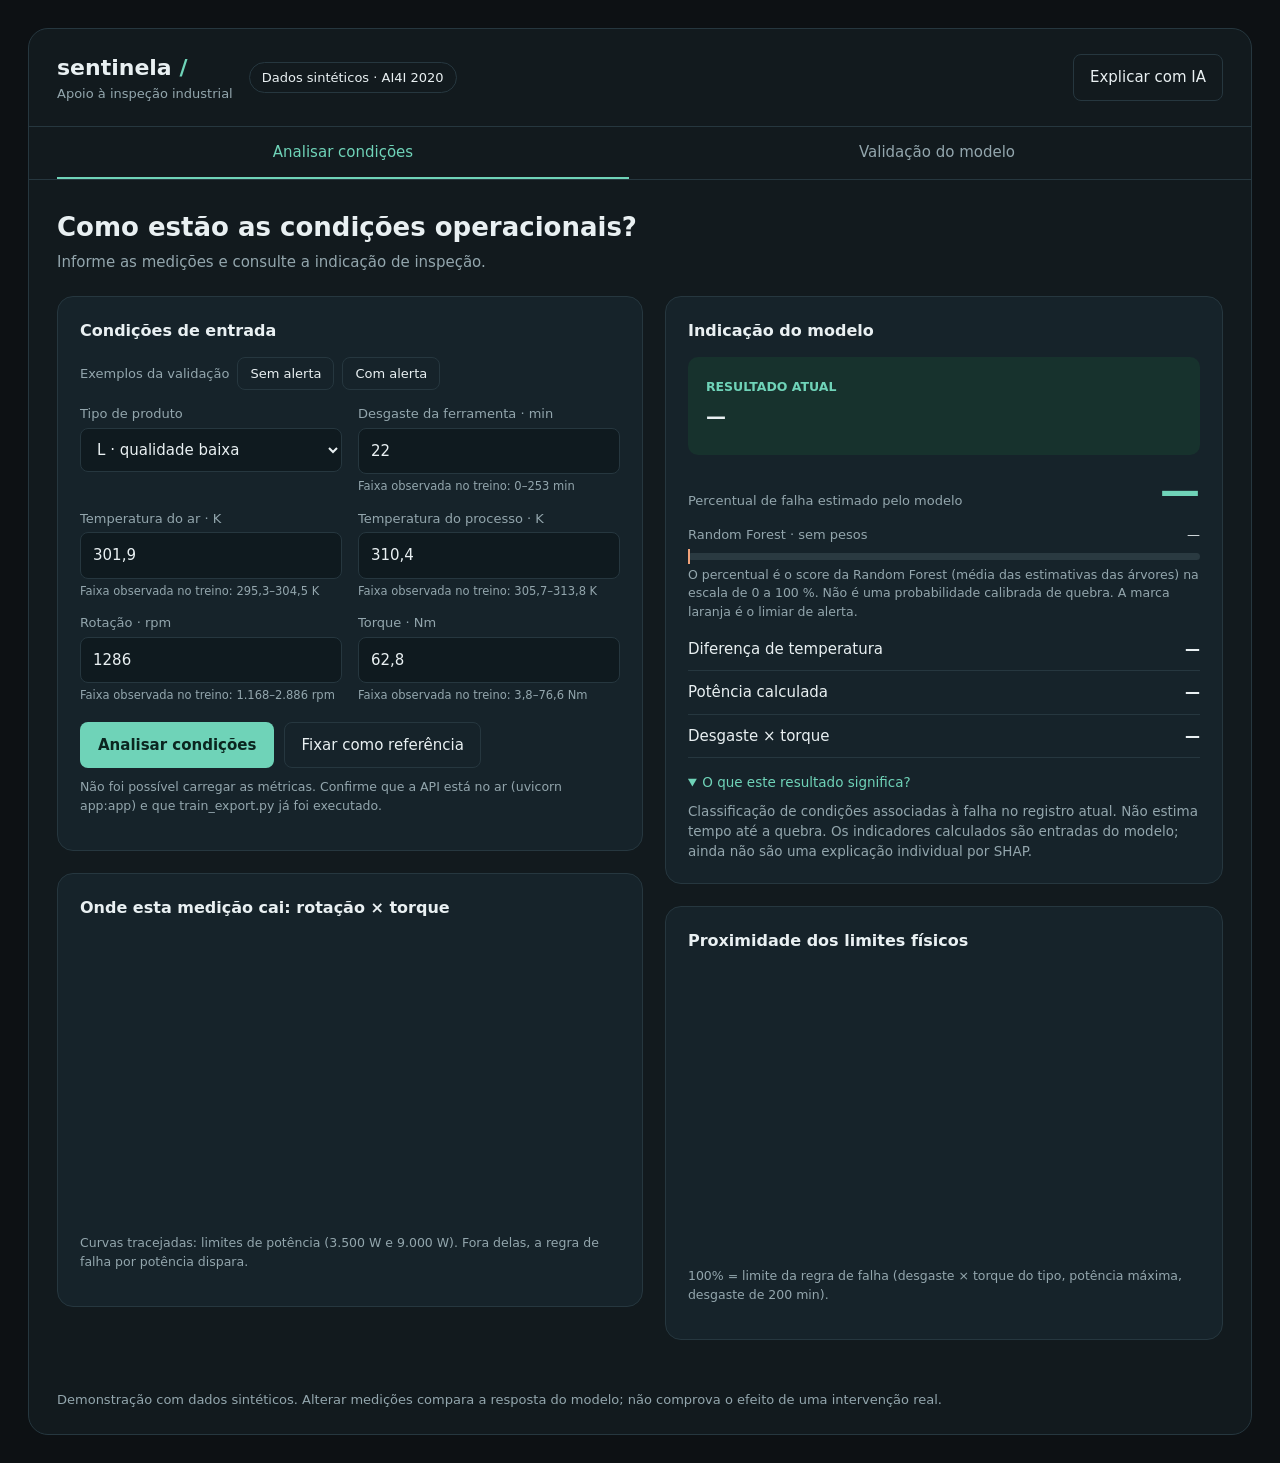
==== commit 17e9f702: "Transparência dos pontos no gráfico de potência" ====
--- a/front/static/index.html
+++ b/front/static/index.html
@@ -228,12 +228,12 @@
   const curva=P=>{const o=[];for(let x=1100;x<=2900;x+=50)o.push({x,y:P*60/(2*Math.PI*x)});return o};
   const am=M.amostra, pts=y=>am.filter(a=>a[2]===y).map(a=>({x:a[0],y:a[1]}));
   const ds=[
-    {label:"Sem falha",data:pts(0),backgroundColor:"rgba(111,211,184,.35)",pointRadius:2.5},
-    {label:"Falha",data:pts(1),backgroundColor:"rgba(240,162,122,.9)",pointRadius:3.5},
+    {label:"Sem falha",data:pts(0),backgroundColor:"rgba(111,211,184,.14)",pointRadius:2},
+    {label:"Falha",data:pts(1),backgroundColor:"rgba(240,162,122,.5)",pointRadius:3},
     {label:"3.500 W",data:curva(3500),showLine:true,borderColor:"#93a6ad",borderDash:[5,4],pointRadius:0,borderWidth:1.2},
     {label:"9.000 W",data:curva(9000),showLine:true,borderColor:"#93a6ad",borderDash:[5,4],pointRadius:0,borderWidth:1.2}];
-  if(ref)ds.push({label:"Referência",data:[{x:ref.d.rpm,y:ref.d.torque}],backgroundColor:"#e9f0f2",pointStyle:"rectRot",pointRadius:8});
-  ds.push({label:"Atual",data:[{x:d.rpm,y:d.torque}],backgroundColor:"#fff",borderColor:AC,borderWidth:3,pointRadius:8});
+  if(ref)ds.push({label:"Referência",data:[{x:ref.d.rpm,y:ref.d.torque}],backgroundColor:"#e9f0f2",pointStyle:"rectRot",pointRadius:8,order:-1});
+  ds.push({label:"Atual",data:[{x:d.rpm,y:d.torque}],backgroundColor:"#fff",borderColor:AC,borderWidth:3,pointRadius:8,order:-2});
   chart("cScatter",{type:"scatter",data:{datasets:ds},options:{maintainAspectRatio:false,animation:false,
     scales:{x:{min:1100,max:2900,title:{display:true,text:"Rotação (rpm)"}},y:{min:0,max:80,title:{display:true,text:"Torque (Nm)"}}},
     plugins:{legend:{labels:{filter:i=>!i.text.includes(" W")}}}}});
@@ -293,7 +293,7 @@
    A lógica do agente fica em agente.js (função window.iniciarAgente), feito pelo colega.
    Aqui só abrimos/fechamos o painel e entregamos o contexto da última análise.
    Para reativar o recurso na interface, defina AGENTE_HABILITADO como true. */
-const AGENTE_HABILITADO=false;
+const AGENTE_HABILITADO=true;
 $("btnAgente").hidden=!AGENTE_HABILITADO;
 $("agente").hidden=true;
 function contextoAgente(){
